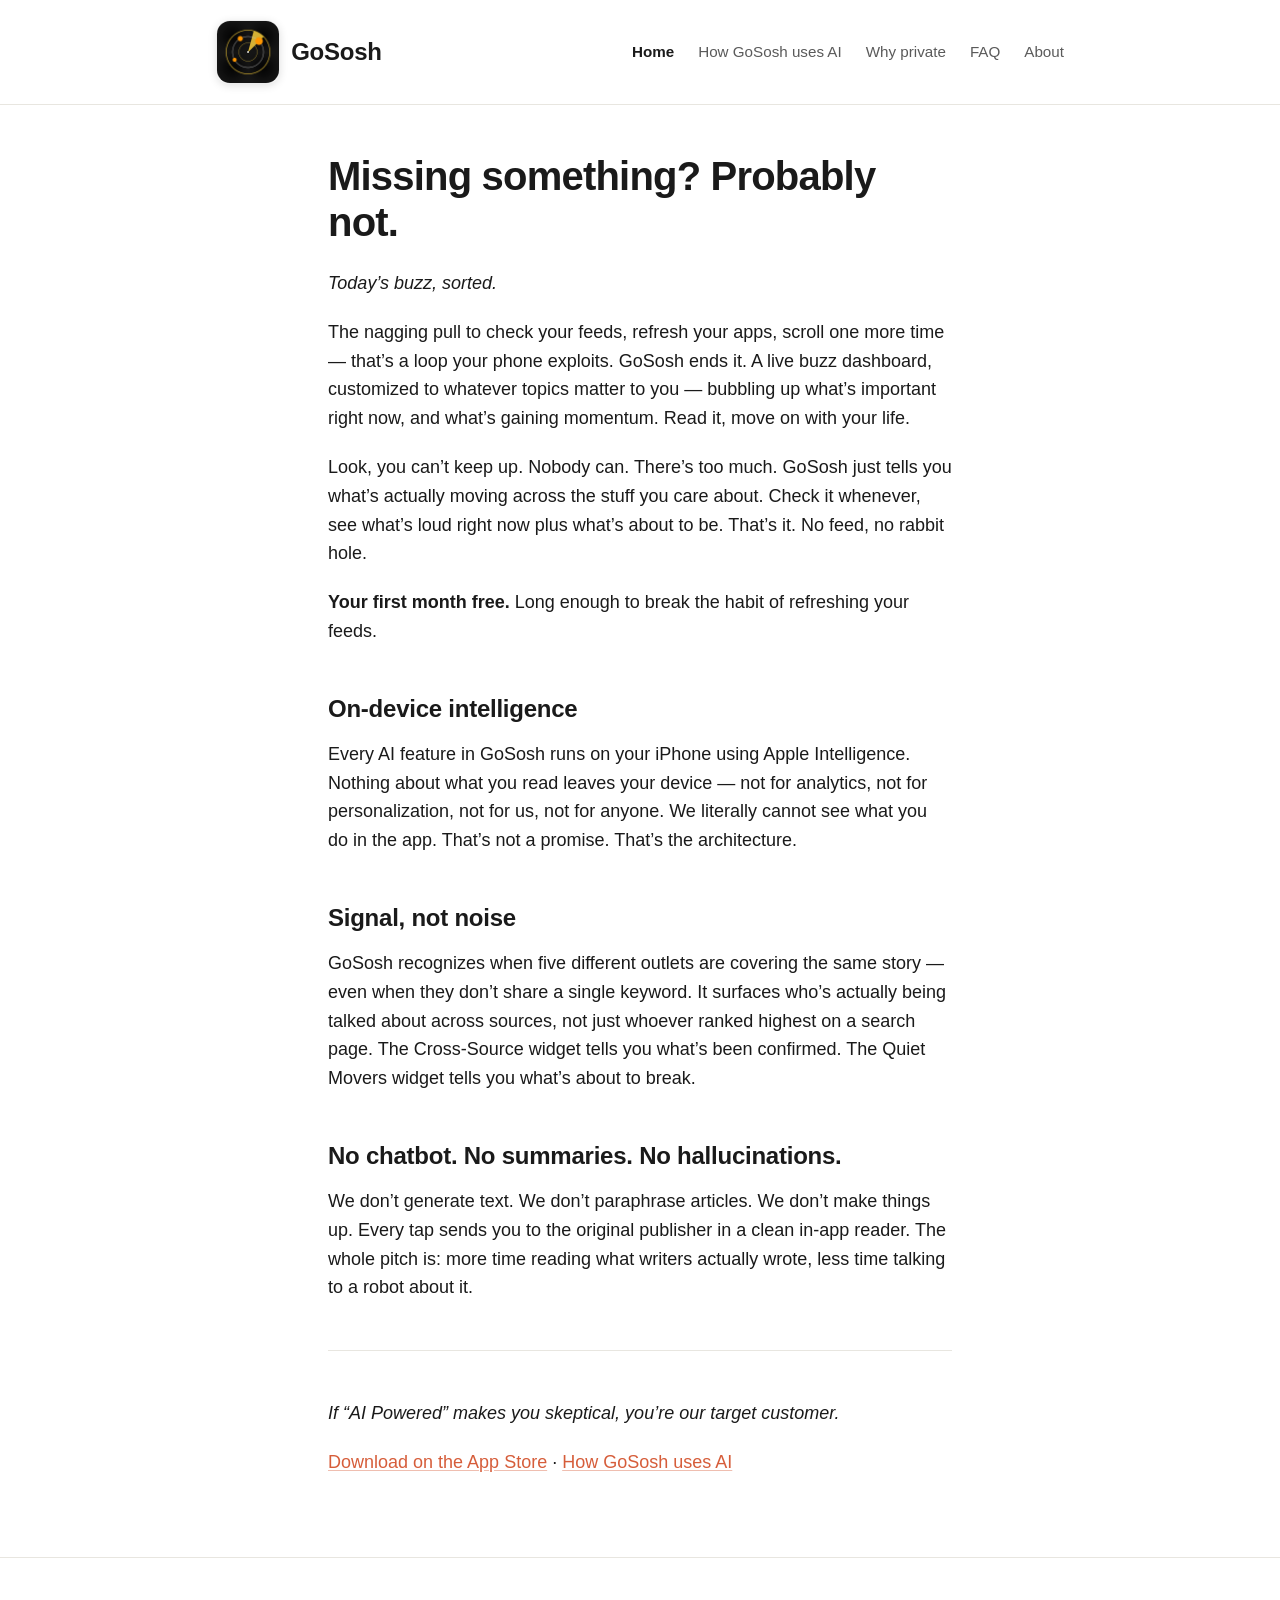
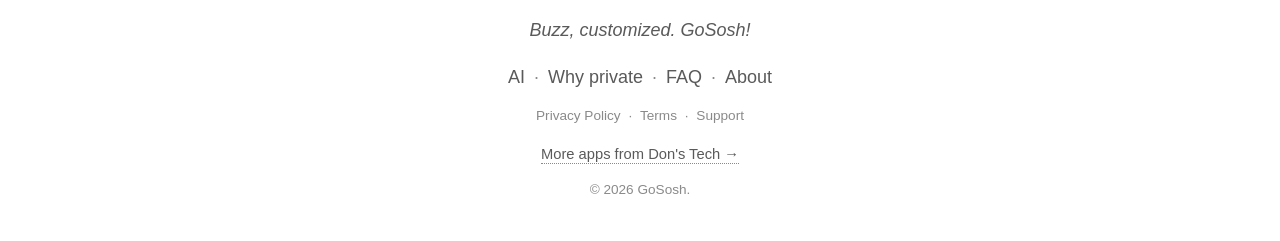
==== index.html @ 9d2be997 "Deploy: App Store URL live in hero" ====
<!DOCTYPE html>
<html lang="en">
<head>
<meta charset="UTF-8">
<meta name="viewport" content="width=device-width, initial-scale=1.0">
<meta name="description" content="Today&rsquo;s buzz, sorted.">
<title>Missing something? Probably not. — GoSosh</title>
<link rel="stylesheet" href="style.css">
</head>
<body>
<header class="site-header">
  <div class="container">
    <a href="index.html" class="brand">
      <img src="icon.png" alt="" class="brand-icon">
      <span>GoSosh</span>
    </a>
    <nav class="primary-nav">
      <a href="index.html" aria-current="page">Home</a>
      <a href="ai.html">How GoSosh uses AI</a>
      <a href="why-private.html">Why private</a>
      <a href="faq.html">FAQ</a>
      <a href="about.html">About</a>
    </nav>
  </div>
</header>

<main class="container">
<h1>Missing something? Probably not.</h1>
<p><em>Today&rsquo;s buzz, sorted.</em></p>
<p>The nagging pull to check your feeds, refresh your apps, scroll one more time — that&rsquo;s a loop your phone exploits. GoSosh ends it. A live buzz dashboard, customized to whatever topics matter to you — bubbling up what&rsquo;s important right now, and what&rsquo;s gaining momentum. Read it, move on with your life.</p>
<p>Look, you can&rsquo;t keep up. Nobody can. There&rsquo;s too much. GoSosh just tells you what&rsquo;s actually moving across the stuff you care about. Check it whenever, see what&rsquo;s loud right now plus what&rsquo;s about to be. That&rsquo;s it. No feed, no rabbit hole.</p>
<p><strong>Your first month free.</strong> Long enough to break the habit of refreshing your feeds.</p>
<h2>On-device intelligence</h2>
<p>Every AI feature in GoSosh runs on your iPhone using Apple Intelligence. Nothing about what you read leaves your device — not for analytics, not for personalization, not for us, not for anyone. We literally cannot see what you do in the app. That&rsquo;s not a promise. That&rsquo;s the architecture.</p>
<h2>Signal, not noise</h2>
<p>GoSosh recognizes when five different outlets are covering the same story — even when they don&rsquo;t share a single keyword. It surfaces who&rsquo;s actually being talked about across sources, not just whoever ranked highest on a search page. The Cross-Source widget tells you what&rsquo;s been confirmed. The Quiet Movers widget tells you what&rsquo;s about to break.</p>
<h2>No chatbot. No summaries. No hallucinations.</h2>
<p>We don&rsquo;t generate text. We don&rsquo;t paraphrase articles. We don&rsquo;t make things up. Every tap sends you to the original publisher in a clean in-app reader. The whole pitch is: more time reading what writers actually wrote, less time talking to a robot about it.</p>
<hr>
<p><em>If &ldquo;AI Powered&rdquo; makes you skeptical, you&rsquo;re our target customer.</em></p>
<p><a href="https://apps.apple.com/us/app/gososh/id6781229517">Download on the App Store</a> · <a href="ai.html">How GoSosh uses AI</a></p>
</main>

<footer class="site-footer">
  <div class="container">
    <p class="tagline">Buzz, customized. GoSosh!</p>
    <p class="footer-links">
      <a href="ai.html">AI</a> ·
      <a href="why-private.html">Why private</a> ·
      <a href="faq.html">FAQ</a> ·
      <a href="about.html">About</a>
    </p>
    <p class="footer-links legal">
      <a href="privacy.html">Privacy Policy</a> ·
      <a href="terms.html">Terms</a> ·
      <a href="support.html">Support</a>
    </p>
    <p class="umbrella"><a href="https://donstech.com">More apps from Don's Tech →</a></p>
    <p class="copyright">© 2026 GoSosh.</p>
  </div>
</footer>
</body>
</html>
---- style.css ----
/* GoSosh — minimal, readable, fast.
 *
 * Single stylesheet for the whole site. No build step beyond build.py
 * copying this file into ./build/.
 *
 * Design notes:
 * - System fonts so the site feels native on each platform
 * - Comfortable measure (45–75 chars per line) for actual reading
 * - One column, generous spacing, no sidebar, no popups
 * - Honest dark mode that follows the user's OS preference
 * - No JS required
 */

/* ---- Variables ---- */

/* Light theme — reverted to white background after dark theme made
 * the icon hard to see on the page (the icon's own near-black
 * backdrop blended into the dark page no matter how visible we
 * made the framing border). The light bg was the original working
 * design where the icon's orange radar design popped naturally.
 *
 * Dark-theme variables kept here commented in case we revisit
 * with a transparent/light-variant icon someday:
 *   --bg: #0d0d0e;   --fg: #f0ede8;   --fg-muted: #b0aca6;
 *   --fg-tertiary: #807c76;   --accent: #f08160;
 *   --accent-dark: #d65d3a;   --border: #2a2a2c;
 *   --surface: #18181a;   --code-bg: #1a1a1c;
 */
:root {
    --bg: #ffffff;
    --fg: #1a1a1a;
    --fg-muted: #5a5a5a;
    --fg-tertiary: #8a8a8a;
    --accent: #d65d3a;            /* GoSosh coral */
    --accent-dark: #b34a2c;
    --border: #e8e6e0;
    --surface: #faf8f5;            /* cream */
    --code-bg: #f4f1ec;

    --maxw: 42rem;
    --maxw-wide: 56rem;

    --font-sans: -apple-system, BlinkMacSystemFont, "SF Pro Text", "Segoe UI",
                 Roboto, Helvetica, Arial, sans-serif;
    --font-serif: "New York", "Charter", "Georgia", "Iowan Old Style", serif;
}

/* ---- Reset / base ---- */

*, *::before, *::after {
    box-sizing: border-box;
}

html {
    -webkit-text-size-adjust: 100%;
    scroll-behavior: smooth;
}

body {
    margin: 0;
    padding: 0;
    font-family: var(--font-sans);
    font-size: 18px;
    line-height: 1.6;
    color: var(--fg);
    background: var(--bg);
    text-rendering: optimizeLegibility;
    -webkit-font-smoothing: antialiased;
}

.container {
    width: 100%;
    max-width: var(--maxw);
    margin: 0 auto;
    padding: 0 1.5rem;
}

/* ---- Header / nav ---- */

.site-header {
    border-bottom: 1px solid var(--border);
    padding: 1.25rem 0;
    margin-bottom: 3rem;
}

.site-header .container {
    display: flex;
    flex-wrap: wrap;
    align-items: center;
    justify-content: space-between;
    gap: 1rem;
    max-width: var(--maxw-wide);
}

.brand {
    display: inline-flex;
    align-items: center;
    gap: 0.7rem;                 /* a touch more breathing room for 64px icon */
    font-size: 1.5rem;            /* bumped from 1.25 to balance bigger icon */
    font-weight: 700;
    color: var(--fg);
    text-decoration: none;
    letter-spacing: -0.01em;
}

/* App icon next to the wordmark. Doubled from 32px to 64px per
 * Don's call so the brand reads more confidently on first glance.
 * iOS app-icon rounding (14px on a 64px tile is the iOS 16+ default
 * ratio) so the mark reads as "the app," not a generic square logo.
 *
 * The 1px inset highlight + soft drop shadow are deliberate on
 * dark backgrounds: an icon whose own backdrop is dark would
 * otherwise disappear into the page. The highlight gives it an
 * edge; the shadow lifts it. Both are barely perceptible on
 * light backgrounds, so this works either way. */
.brand-icon {
    width: 64px;
    height: 64px;
    border-radius: 14px;
    flex-shrink: 0;
    display: block;
    /* Light, conventional iOS app-icon presentation — barely-there
     * stroke + subtle drop shadow for visual weight against the
     * white page. The icon's own design carries the brand. */
    border: 1px solid rgba(0, 0, 0, 0.08);
    box-shadow: 0 2px 8px rgba(0, 0, 0, 0.12);
    box-sizing: border-box;
}

.primary-nav {
    display: flex;
    gap: 1.5rem;
    flex-wrap: wrap;
}

.primary-nav a {
    color: var(--fg-muted);
    text-decoration: none;
    font-size: 0.95rem;
    transition: color 0.15s ease;
}

.primary-nav a:hover {
    color: var(--accent);
}

.primary-nav a[aria-current="page"] {
    color: var(--fg);
    font-weight: 600;
}

/* ---- Typography ---- */

main h1 {
    font-size: 2.5rem;
    line-height: 1.15;
    font-weight: 700;
    letter-spacing: -0.02em;
    margin: 0 0 1.5rem;
    color: var(--fg);
}

main h2 {
    font-size: 1.5rem;
    line-height: 1.25;
    font-weight: 700;
    letter-spacing: -0.01em;
    margin: 3rem 0 1rem;
    color: var(--fg);
}

main h3 {
    font-size: 1.15rem;
    line-height: 1.3;
    font-weight: 600;
    margin: 2rem 0 0.75rem;
    color: var(--fg);
}

main p {
    margin: 0 0 1.25rem;
    color: var(--fg);
}

main p strong {
    color: var(--fg);
    font-weight: 600;
}

main a {
    color: var(--accent);
    text-decoration: underline;
    text-decoration-color: rgba(214, 93, 58, 0.4);
    text-underline-offset: 2px;
    transition: text-decoration-color 0.15s ease;
}

main a:hover {
    text-decoration-color: var(--accent);
}

main ul, main ol {
    margin: 0 0 1.5rem;
    padding-left: 1.5rem;
}

main li {
    margin-bottom: 0.4rem;
}

main blockquote {
    margin: 1.5rem 0;
    padding: 0.75rem 1.25rem;
    border-left: 3px solid var(--accent);
    background: var(--surface);
    color: var(--fg-muted);
    font-style: italic;
}

main code {
    font-family: ui-monospace, "SF Mono", "Menlo", "Consolas", monospace;
    font-size: 0.92em;
    background: var(--code-bg);
    padding: 0.1em 0.35em;
    border-radius: 3px;
}

main pre {
    background: var(--code-bg);
    padding: 1rem;
    border-radius: 6px;
    overflow-x: auto;
    margin: 1.5rem 0;
    font-size: 0.9rem;
    line-height: 1.5;
}

main pre code {
    background: none;
    padding: 0;
}

main hr {
    border: none;
    border-top: 1px solid var(--border);
    margin: 3rem 0;
}

/* ---- Footer ---- */

.site-footer {
    border-top: 1px solid var(--border);
    margin-top: 5rem;
    padding: 2.5rem 0;
    text-align: center;
}

.site-footer .tagline {
    color: var(--fg-muted);
    font-style: italic;
    margin-bottom: 1rem;
}

.site-footer .footer-links {
    margin-bottom: 0.5rem;
    color: var(--fg-tertiary);
}

.site-footer .footer-links a {
    color: var(--fg-muted);
    text-decoration: none;
    margin: 0 0.25rem;
}

.site-footer .footer-links a:hover {
    color: var(--accent);
}

/* Secondary footer row — legal / support links. Smaller,
 * less prominent than the primary content nav above. */
.site-footer .footer-links.legal {
    font-size: 0.85rem;
    margin-bottom: 1rem;
}

.site-footer .footer-links.legal a {
    color: var(--fg-tertiary);
}

/* "More apps from Don's Tech →" cross-promo line. Subtle treatment
 * — dotted underline, muted color — so it reads as a footer nav
 * link rather than a content CTA. */
.site-footer .umbrella {
    margin: 0.5rem 0 0.8rem;
    font-size: 0.92rem;
    color: var(--fg-muted);
}

.site-footer .umbrella a {
    color: var(--fg-muted);
    text-decoration: none;
    border-bottom: 1px dotted var(--fg-tertiary);
    padding-bottom: 1px;
    transition: color 0.15s ease, border-bottom-color 0.15s ease;
}

.site-footer .umbrella a:hover {
    color: var(--accent);
    border-bottom-color: var(--accent);
}

.site-footer .copyright {
    color: var(--fg-tertiary);
    font-size: 0.85rem;
    margin: 0;
}

/* ---- Small screens ---- */

@media (max-width: 600px) {
    body {
        font-size: 17px;
    }
    main h1 {
        font-size: 2rem;
    }
    main h2 {
        font-size: 1.35rem;
        margin-top: 2.5rem;
    }
    .container {
        padding: 0 1.25rem;
    }
    .site-header .container {
        flex-direction: column;
        align-items: flex-start;
        gap: 0.75rem;
    }
    .primary-nav {
        gap: 1rem;
    }
}

/* ---- App Store badge (when added) ---- */

.appstore-badge {
    display: inline-block;
    margin: 1.5rem 0;
}

.appstore-badge img {
    height: 50px;
    width: auto;
    display: block;
}
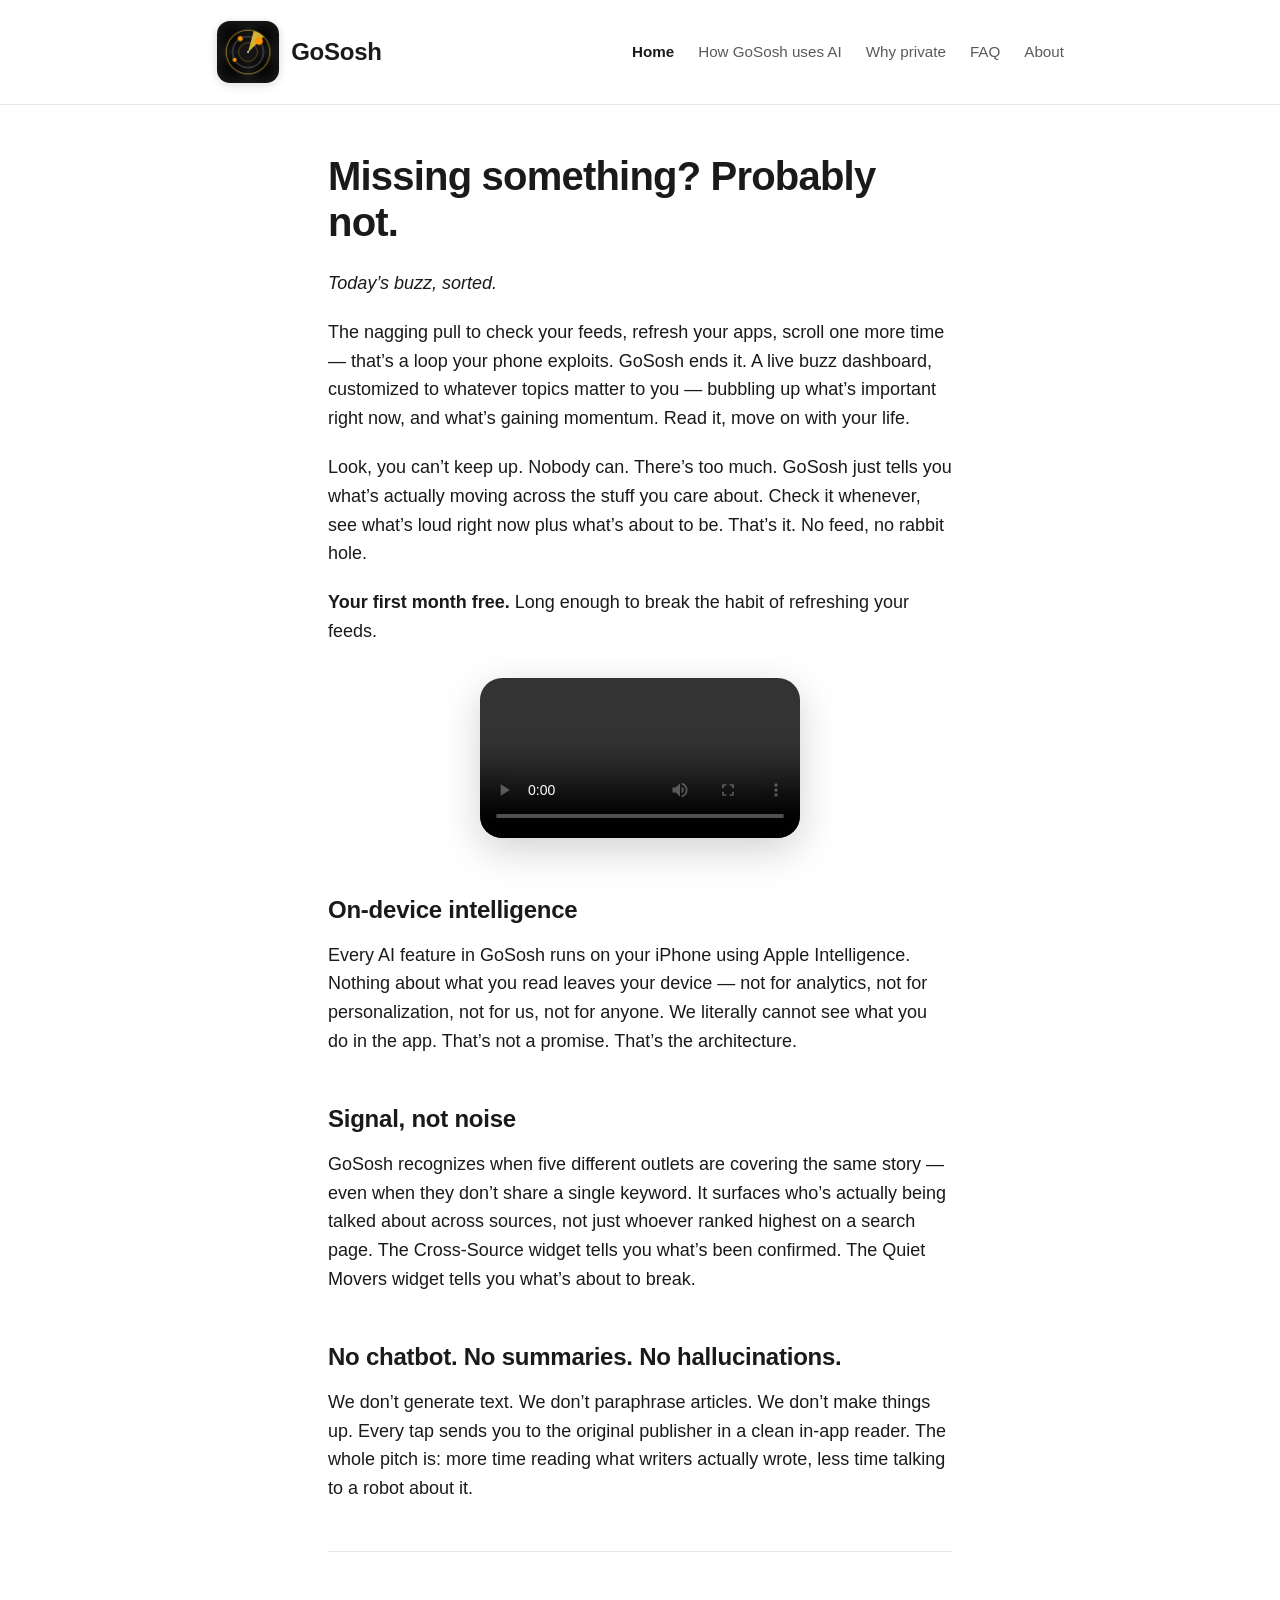
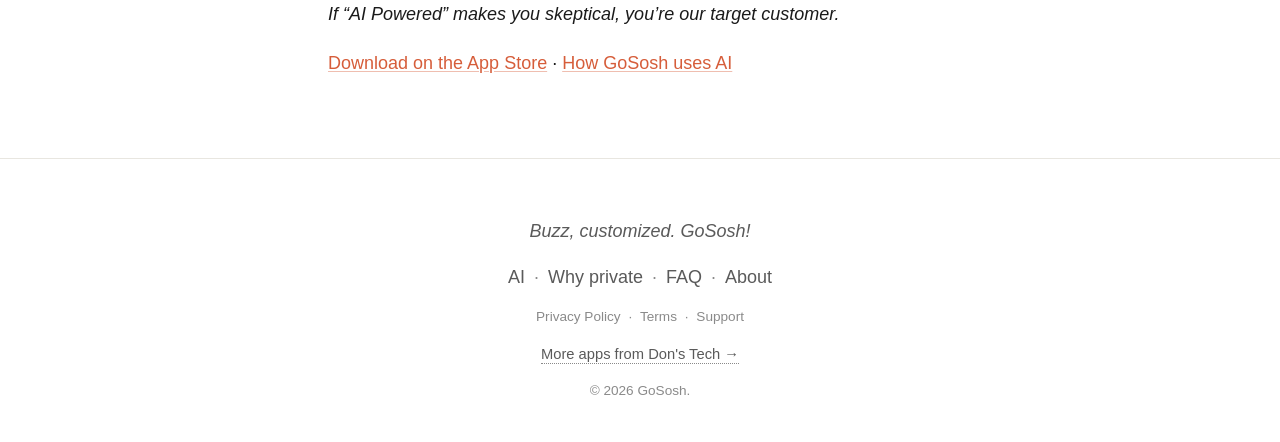
==== commit 8ae231c7: "Deploy: hero demo video + corrected terms (1-month trial, two-tier pricing)" ====
--- a/index.html
+++ b/index.html
@@ -30,6 +30,13 @@
 <p>The nagging pull to check your feeds, refresh your apps, scroll one more time — that&rsquo;s a loop your phone exploits. GoSosh ends it. A live buzz dashboard, customized to whatever topics matter to you — bubbling up what&rsquo;s important right now, and what&rsquo;s gaining momentum. Read it, move on with your life.</p>
 <p>Look, you can&rsquo;t keep up. Nobody can. There&rsquo;s too much. GoSosh just tells you what&rsquo;s actually moving across the stuff you care about. Check it whenever, see what&rsquo;s loud right now plus what&rsquo;s about to be. That&rsquo;s it. No feed, no rabbit hole.</p>
 <p><strong>Your first month free.</strong> Long enough to break the habit of refreshing your feeds.</p>
+<div class="demo-wrap" markdown="0" style="text-align:center; margin:2rem 0;">
+  <video controls playsinline preload="metadata" style="max-width:320px; width:100%; border-radius:22px; box-shadow:0 12px 40px rgba(0,0,0,0.18);">
+    <source src="demo.mp4" type="video/mp4">
+    <a href="demo.mp4">Watch the GoSosh demo (video)</a>.
+  </video>
+</div>
+
 <h2>On-device intelligence</h2>
 <p>Every AI feature in GoSosh runs on your iPhone using Apple Intelligence. Nothing about what you read leaves your device — not for analytics, not for personalization, not for us, not for anyone. We literally cannot see what you do in the app. That&rsquo;s not a promise. That&rsquo;s the architecture.</p>
 <h2>Signal, not noise</h2>
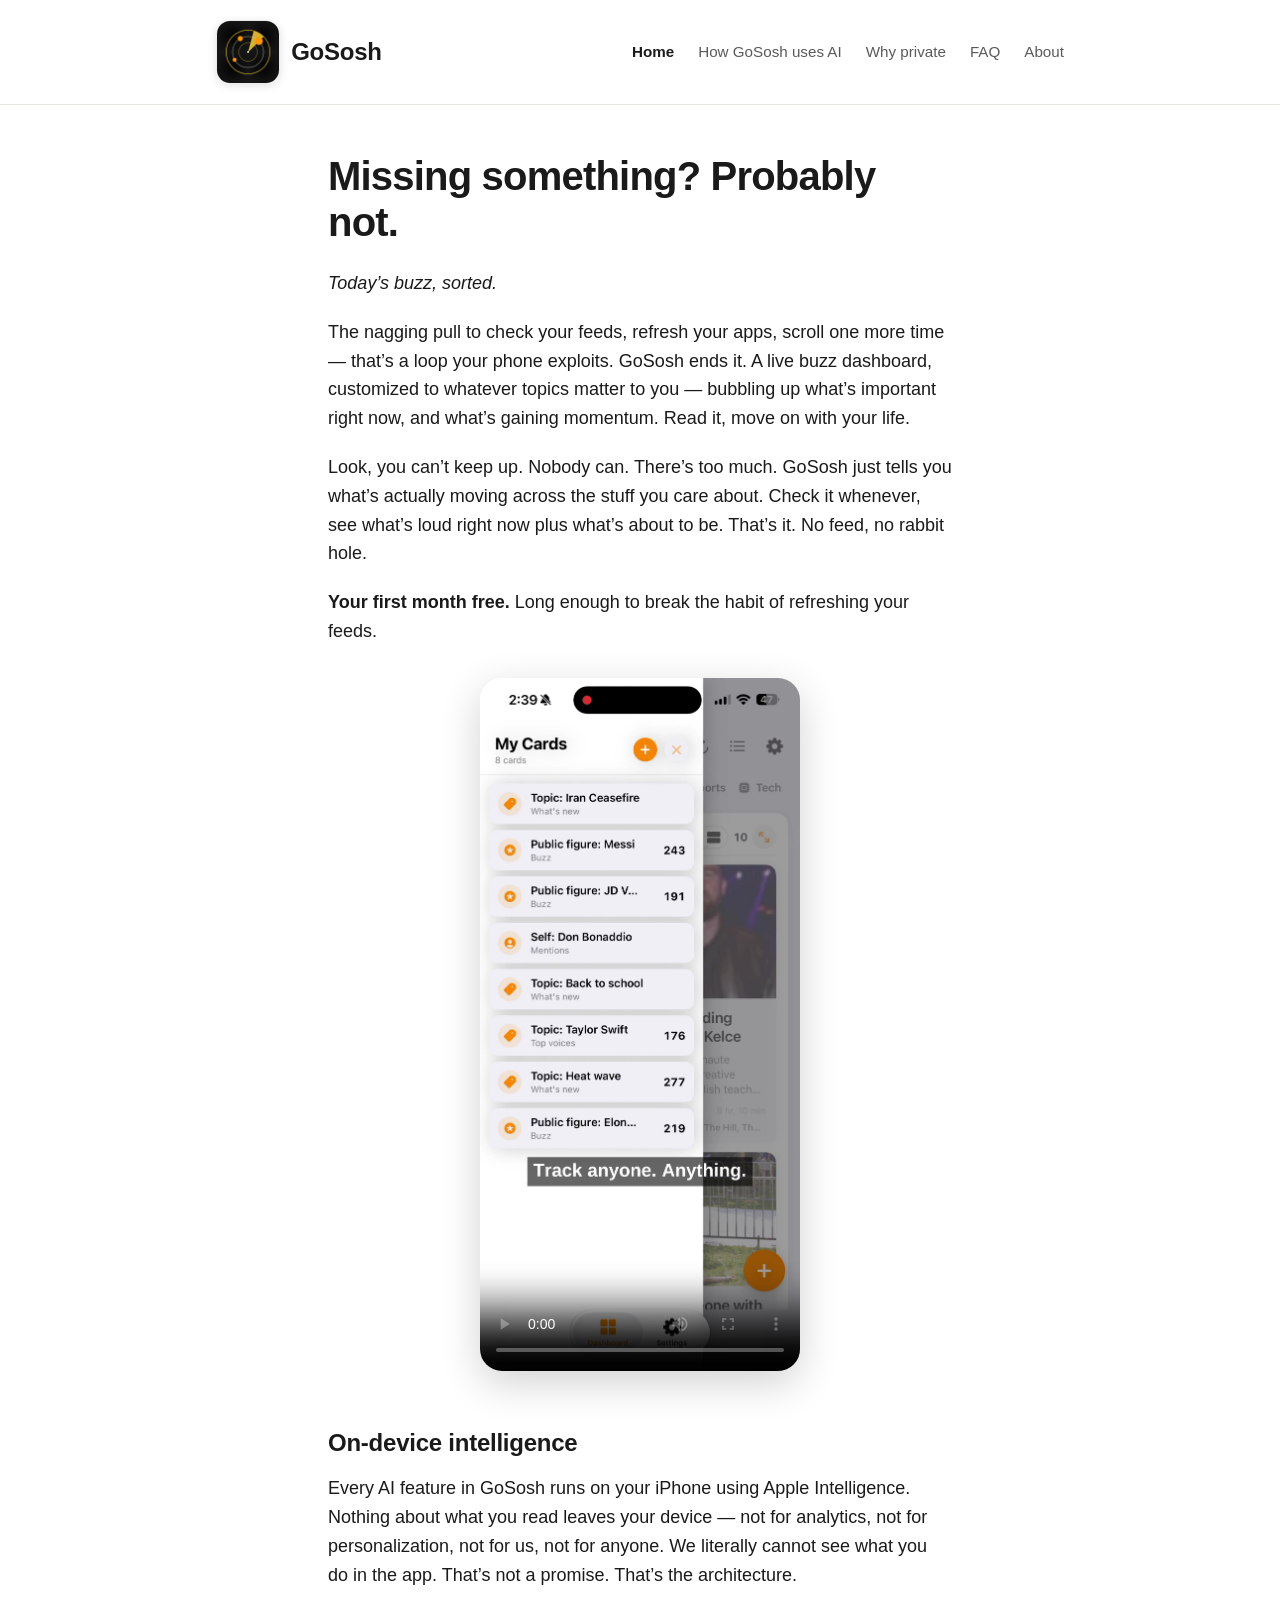
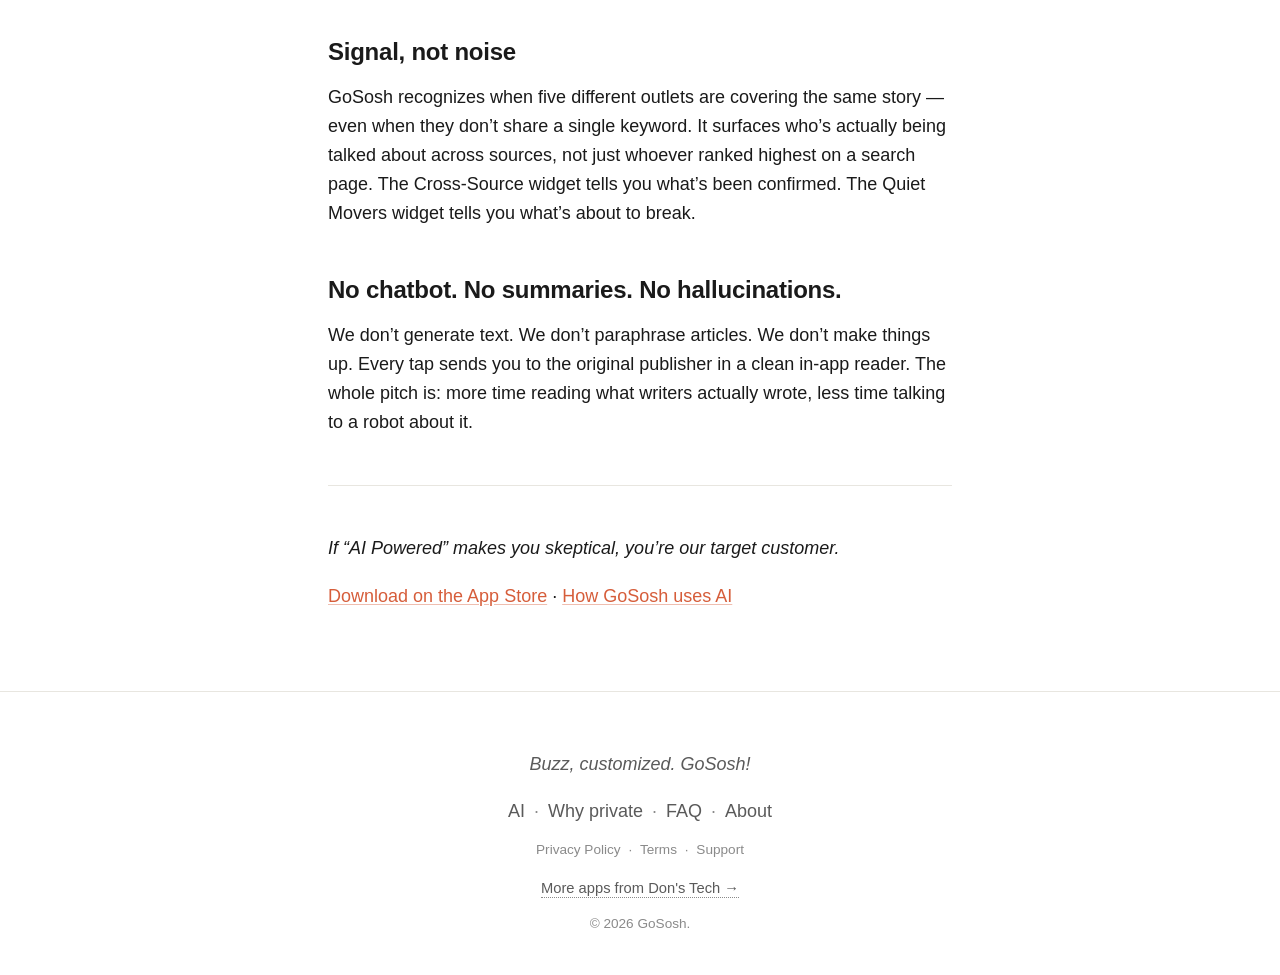
==== commit f3ce4e44: "Deploy: hero demo video + cover + corrected terms" ====
--- a/index.html
+++ b/index.html
@@ -31,7 +31,7 @@
 <p>Look, you can&rsquo;t keep up. Nobody can. There&rsquo;s too much. GoSosh just tells you what&rsquo;s actually moving across the stuff you care about. Check it whenever, see what&rsquo;s loud right now plus what&rsquo;s about to be. That&rsquo;s it. No feed, no rabbit hole.</p>
 <p><strong>Your first month free.</strong> Long enough to break the habit of refreshing your feeds.</p>
 <div class="demo-wrap" markdown="0" style="text-align:center; margin:2rem 0;">
-  <video controls playsinline preload="metadata" style="max-width:320px; width:100%; border-radius:22px; box-shadow:0 12px 40px rgba(0,0,0,0.18);">
+  <video controls playsinline preload="metadata" poster="cover.jpg" style="max-width:320px; width:100%; border-radius:22px; box-shadow:0 12px 40px rgba(0,0,0,0.18);">
     <source src="demo.mp4" type="video/mp4">
     <a href="demo.mp4">Watch the GoSosh demo (video)</a>.
   </video>
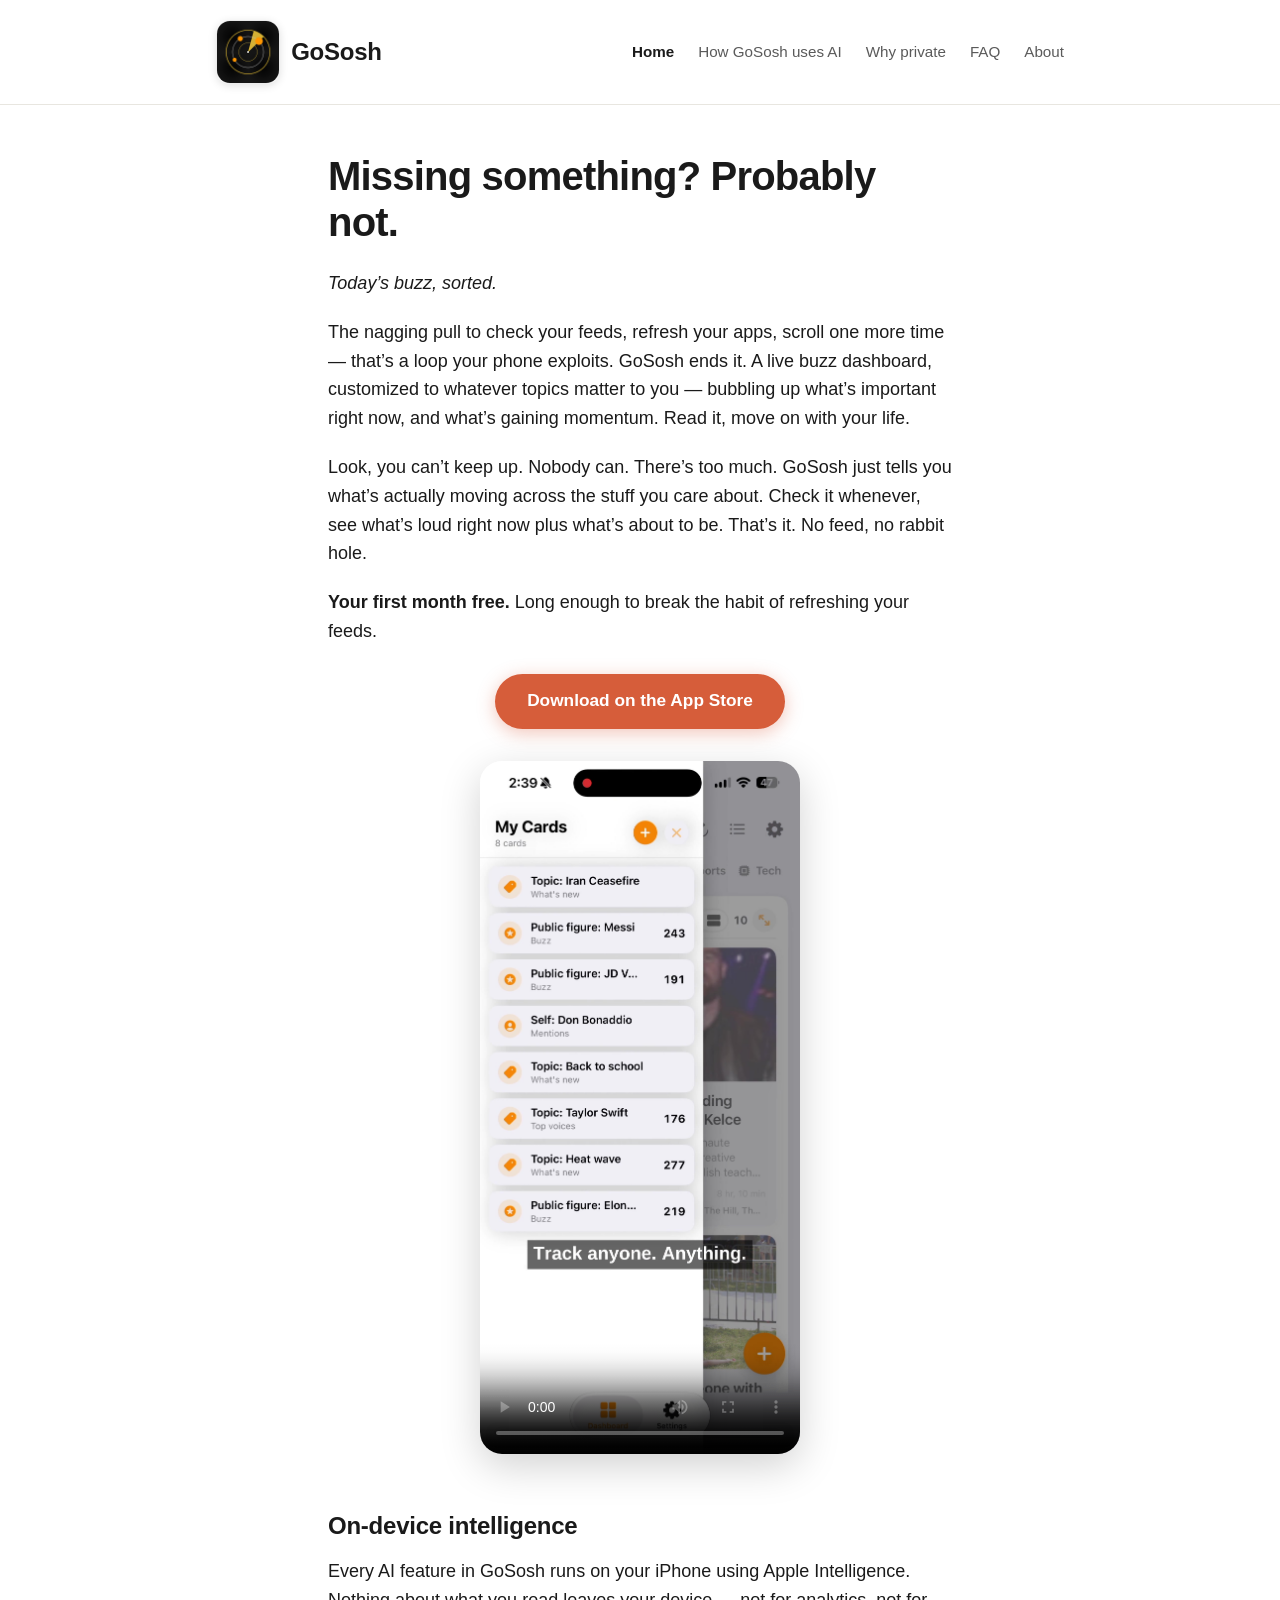
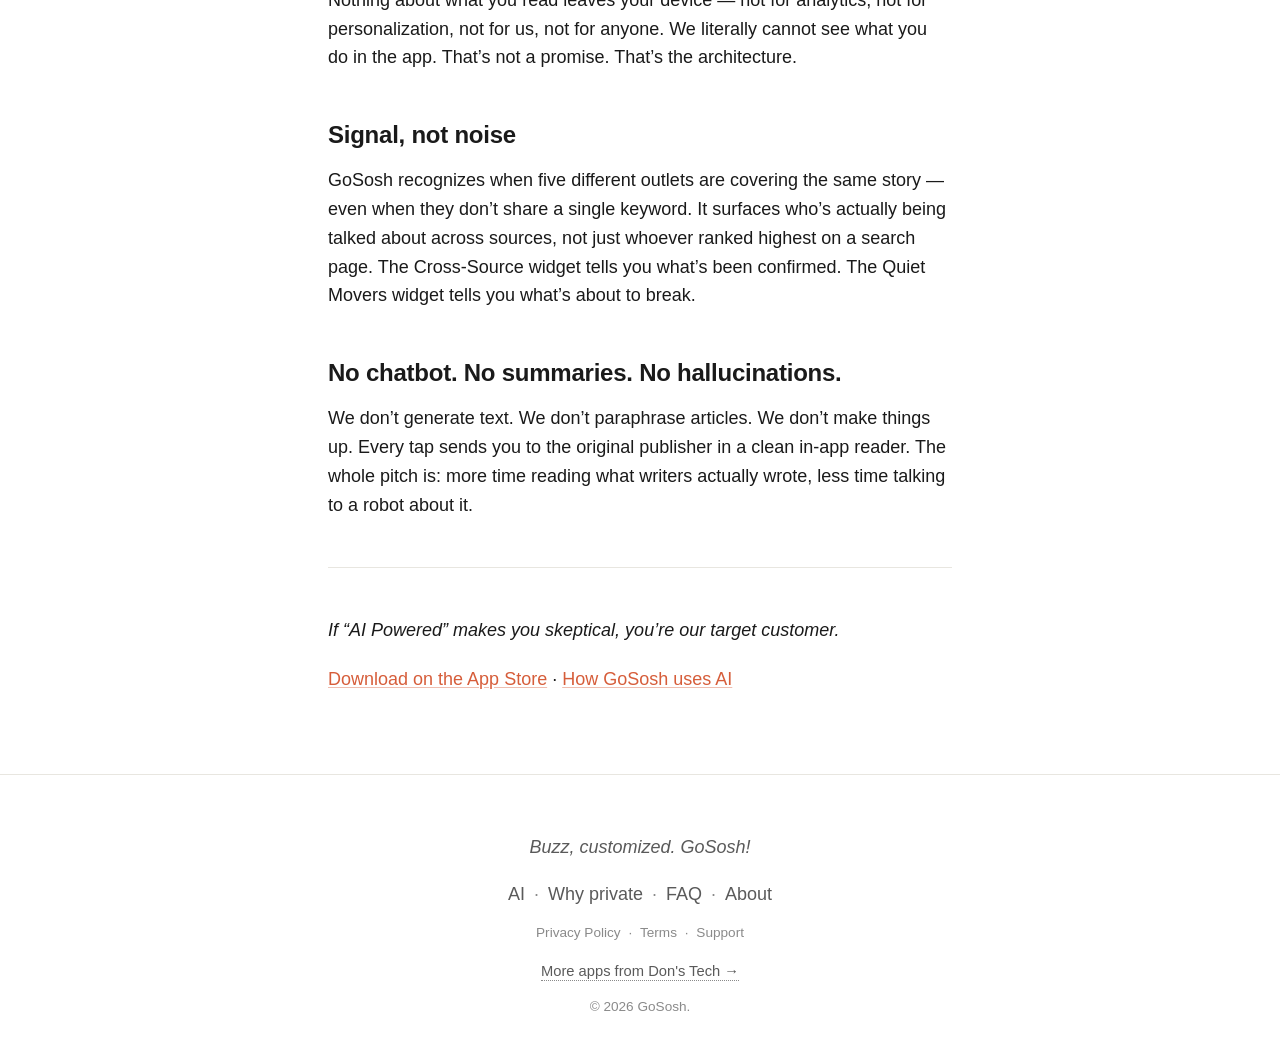
==== commit 7913e546: "Prominent Download on the App Store CTA" ====
--- a/index.html
+++ b/index.html
@@ -30,6 +30,9 @@
 <p>The nagging pull to check your feeds, refresh your apps, scroll one more time — that&rsquo;s a loop your phone exploits. GoSosh ends it. A live buzz dashboard, customized to whatever topics matter to you — bubbling up what&rsquo;s important right now, and what&rsquo;s gaining momentum. Read it, move on with your life.</p>
 <p>Look, you can&rsquo;t keep up. Nobody can. There&rsquo;s too much. GoSosh just tells you what&rsquo;s actually moving across the stuff you care about. Check it whenever, see what&rsquo;s loud right now plus what&rsquo;s about to be. That&rsquo;s it. No feed, no rabbit hole.</p>
 <p><strong>Your first month free.</strong> Long enough to break the habit of refreshing your feeds.</p>
+<p class="cta-download-wrap">
+  <a class="cta-download" href="https://apps.apple.com/us/app/gososh/id6781229517">Download on the App Store</a>
+</p>
 <div class="demo-wrap" markdown="0" style="text-align:center; margin:2rem 0;">
   <video controls playsinline preload="metadata" poster="cover.jpg" style="max-width:320px; width:100%; border-radius:22px; box-shadow:0 12px 40px rgba(0,0,0,0.18);">
     <source src="demo.mp4" type="video/mp4">
--- a/style.css
+++ b/style.css
@@ -353,3 +353,29 @@
     width: auto;
     display: block;
 }
+
+/* Prominent download CTA — a coral pill, hard to miss, no image needed. */
+.cta-download {
+    display: inline-block;
+    margin: 0;
+    padding: 0.85rem 2rem;
+    background: var(--accent);
+    color: #fff;
+    font-weight: 700;
+    font-size: 1.08rem;
+    text-decoration: none;
+    border-radius: 999px;
+    box-shadow: 0 4px 18px rgba(214, 90, 58, 0.35);
+    transition: background 0.15s ease, transform 0.08s ease;
+}
+
+.cta-download:hover {
+    background: var(--accent-dark);
+    color: #fff;
+    transform: translateY(-1px);
+}
+
+.cta-download-wrap {
+    text-align: center;
+    margin: 1.75rem 0;
+}
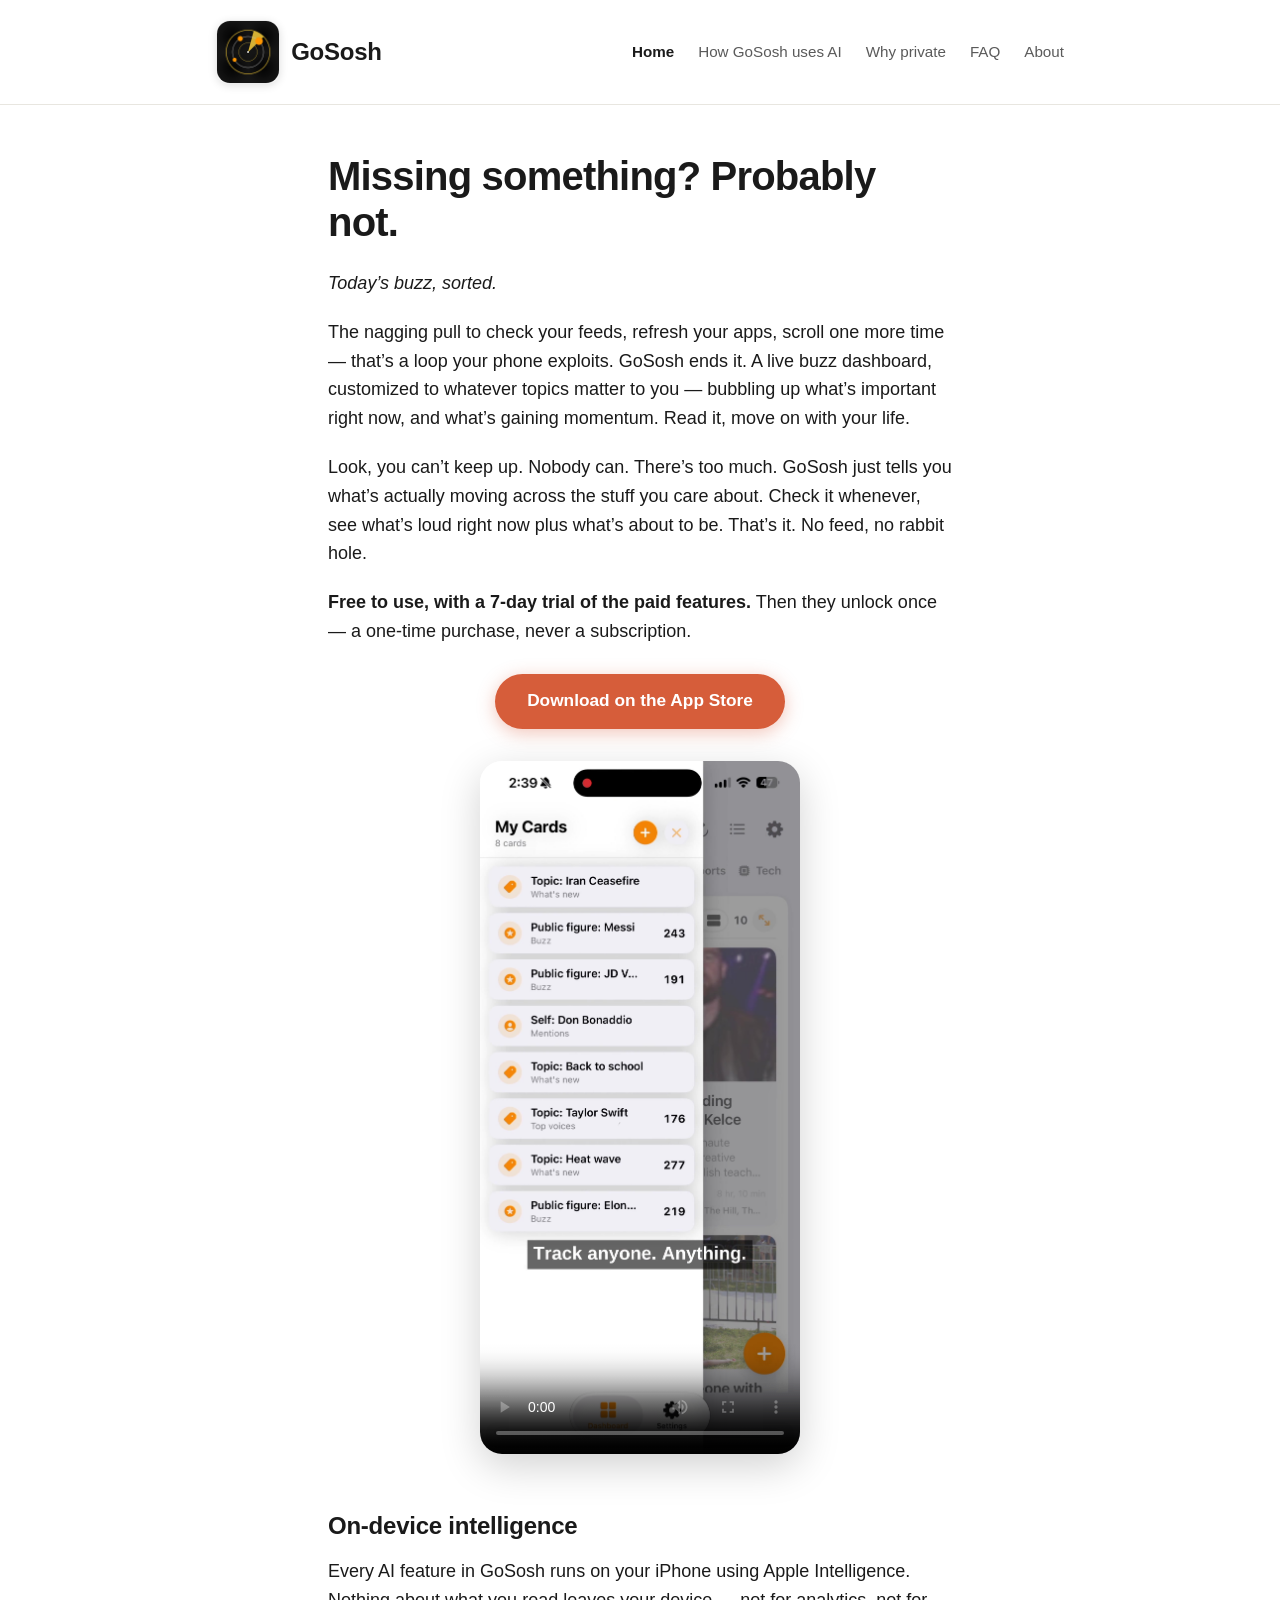
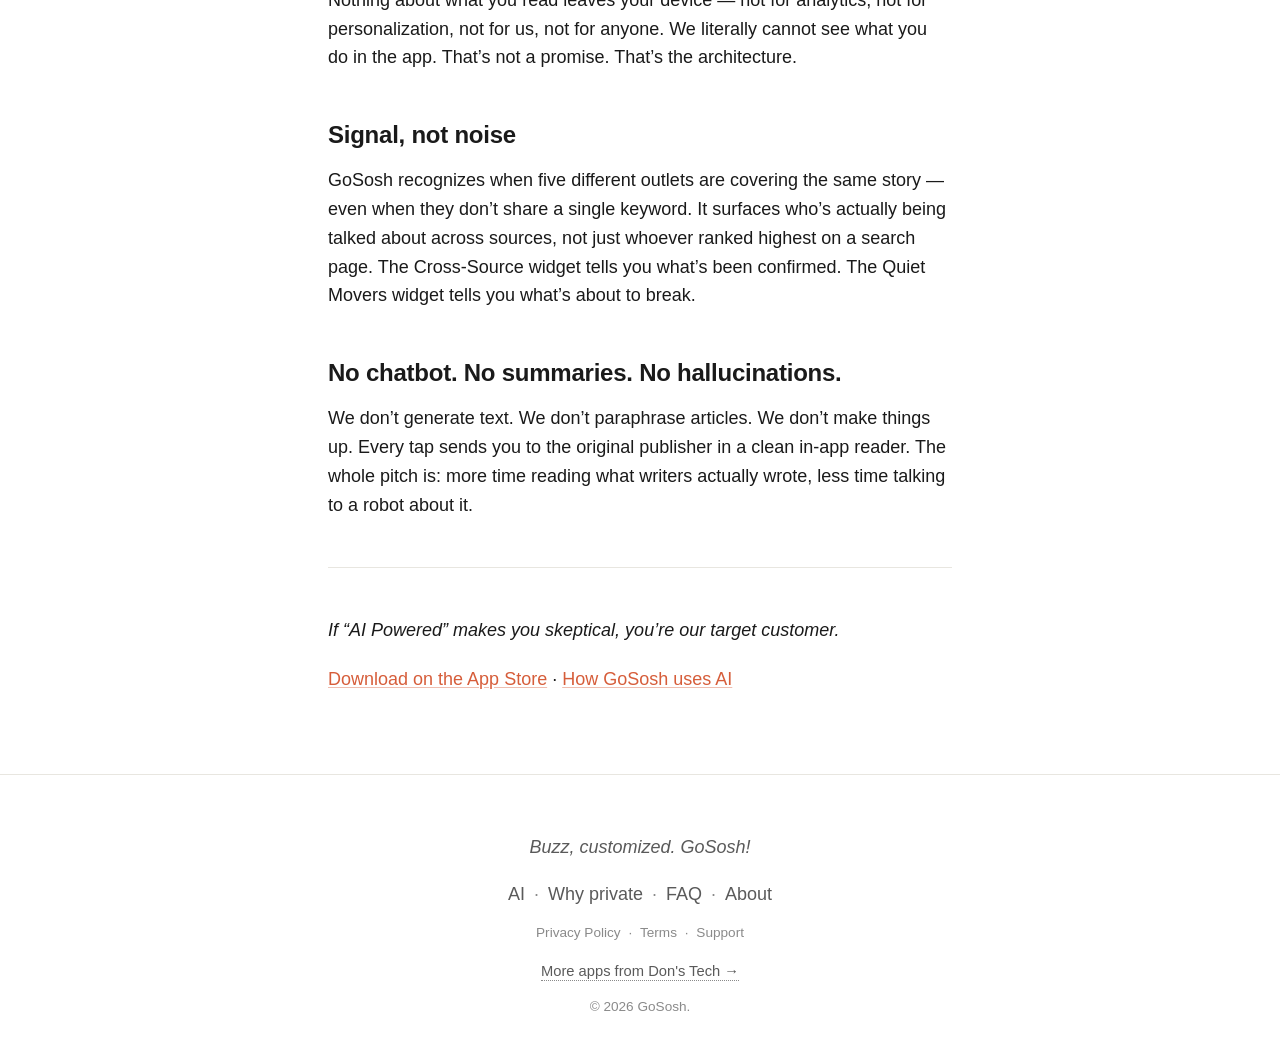
==== commit af181e20: "Reconcile site to one-time Plus; prominent download CTA" ====
--- a/index.html
+++ b/index.html
@@ -29,7 +29,7 @@
 <p><em>Today&rsquo;s buzz, sorted.</em></p>
 <p>The nagging pull to check your feeds, refresh your apps, scroll one more time — that&rsquo;s a loop your phone exploits. GoSosh ends it. A live buzz dashboard, customized to whatever topics matter to you — bubbling up what&rsquo;s important right now, and what&rsquo;s gaining momentum. Read it, move on with your life.</p>
 <p>Look, you can&rsquo;t keep up. Nobody can. There&rsquo;s too much. GoSosh just tells you what&rsquo;s actually moving across the stuff you care about. Check it whenever, see what&rsquo;s loud right now plus what&rsquo;s about to be. That&rsquo;s it. No feed, no rabbit hole.</p>
-<p><strong>Your first month free.</strong> Long enough to break the habit of refreshing your feeds.</p>
+<p><strong>Free to use, with a 7-day trial of the paid features.</strong> Then they unlock once &mdash; a one-time purchase, never a subscription.</p>
 <p class="cta-download-wrap">
   <a class="cta-download" href="https://apps.apple.com/us/app/gososh/id6781229517">Download on the App Store</a>
 </p>
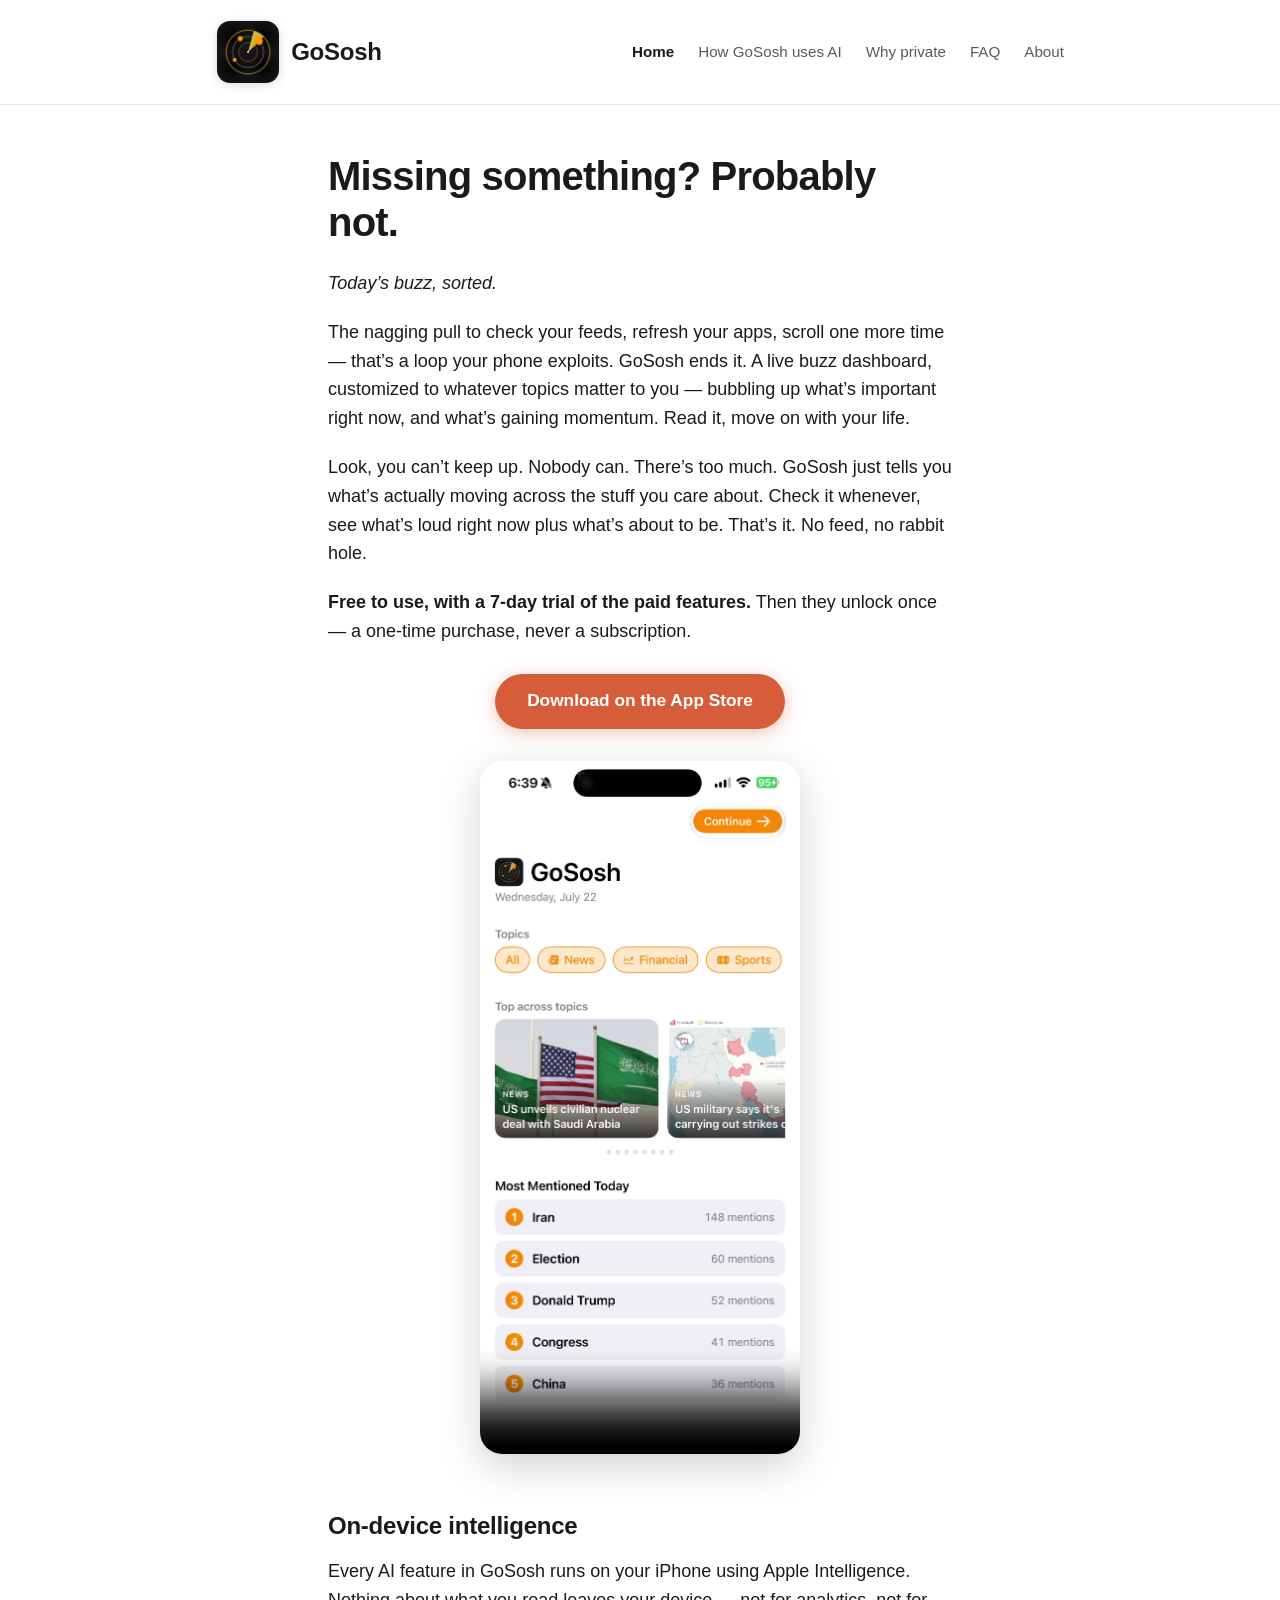
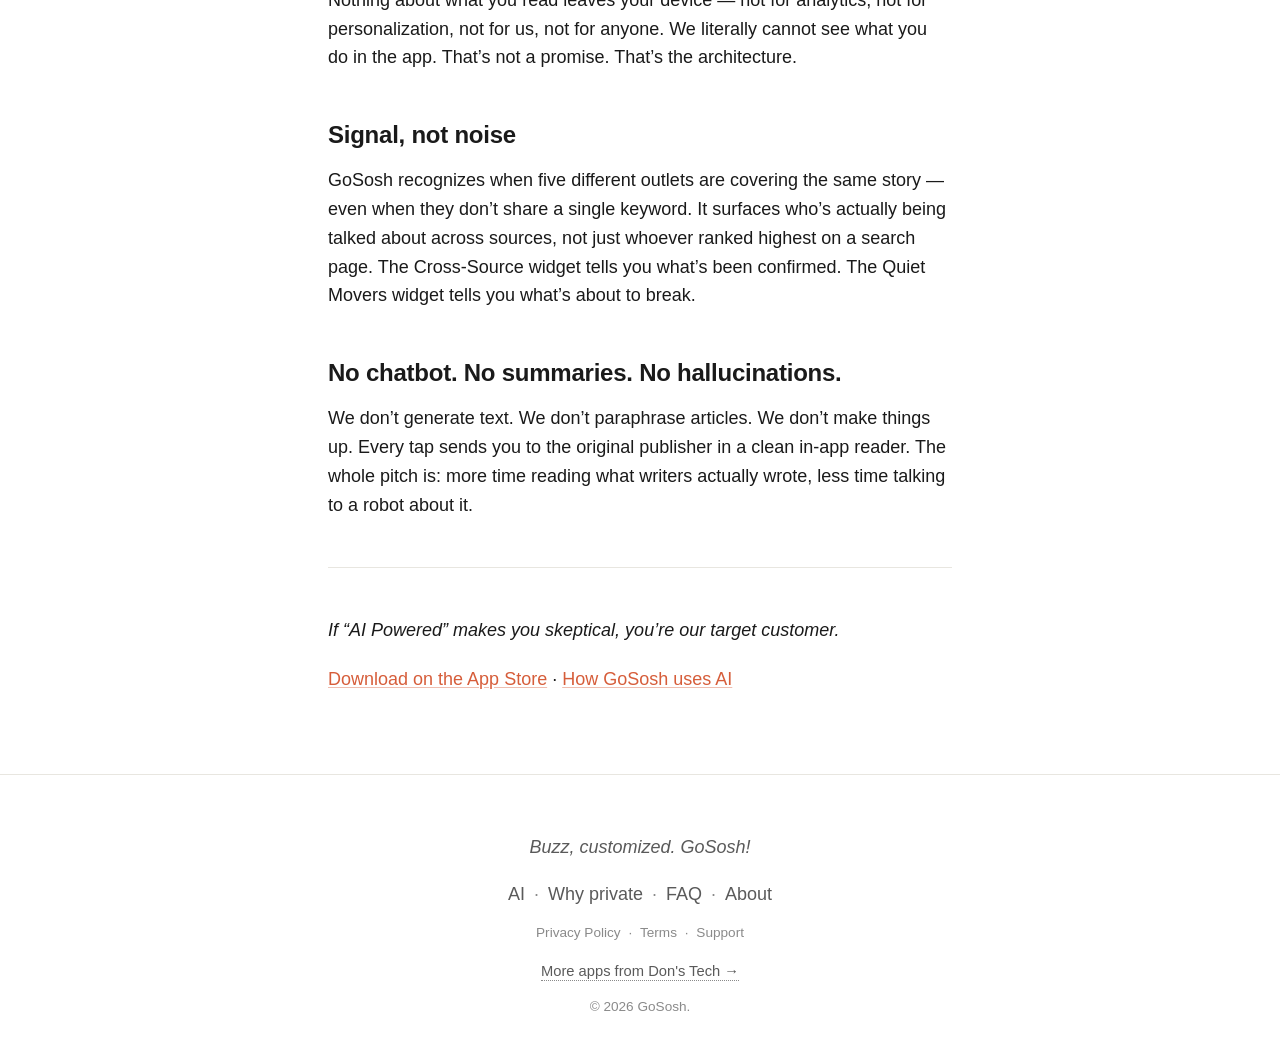
==== commit 373c7475: "Homepage demo: swap to polished signature clip" ====
--- a/index.html
+++ b/index.html
@@ -34,9 +34,9 @@
   <a class="cta-download" href="https://apps.apple.com/us/app/gososh/id6781229517">Download on the App Store</a>
 </p>
 <div class="demo-wrap" markdown="0" style="text-align:center; margin:2rem 0;">
-  <video controls playsinline preload="metadata" poster="cover.jpg" style="max-width:320px; width:100%; border-radius:22px; box-shadow:0 12px 40px rgba(0,0,0,0.18);">
-    <source src="demo.mp4" type="video/mp4">
-    <a href="demo.mp4">Watch the GoSosh demo (video)</a>.
+  <video controls playsinline preload="metadata" poster="gososh-signature-poster.jpg" style="max-width:320px; width:100%; border-radius:22px; box-shadow:0 12px 40px rgba(0,0,0,0.18);">
+    <source src="gososh-signature.mp4" type="video/mp4">
+    <a href="gososh-signature.mp4">Watch the GoSosh demo (video)</a>.
   </video>
 </div>
 
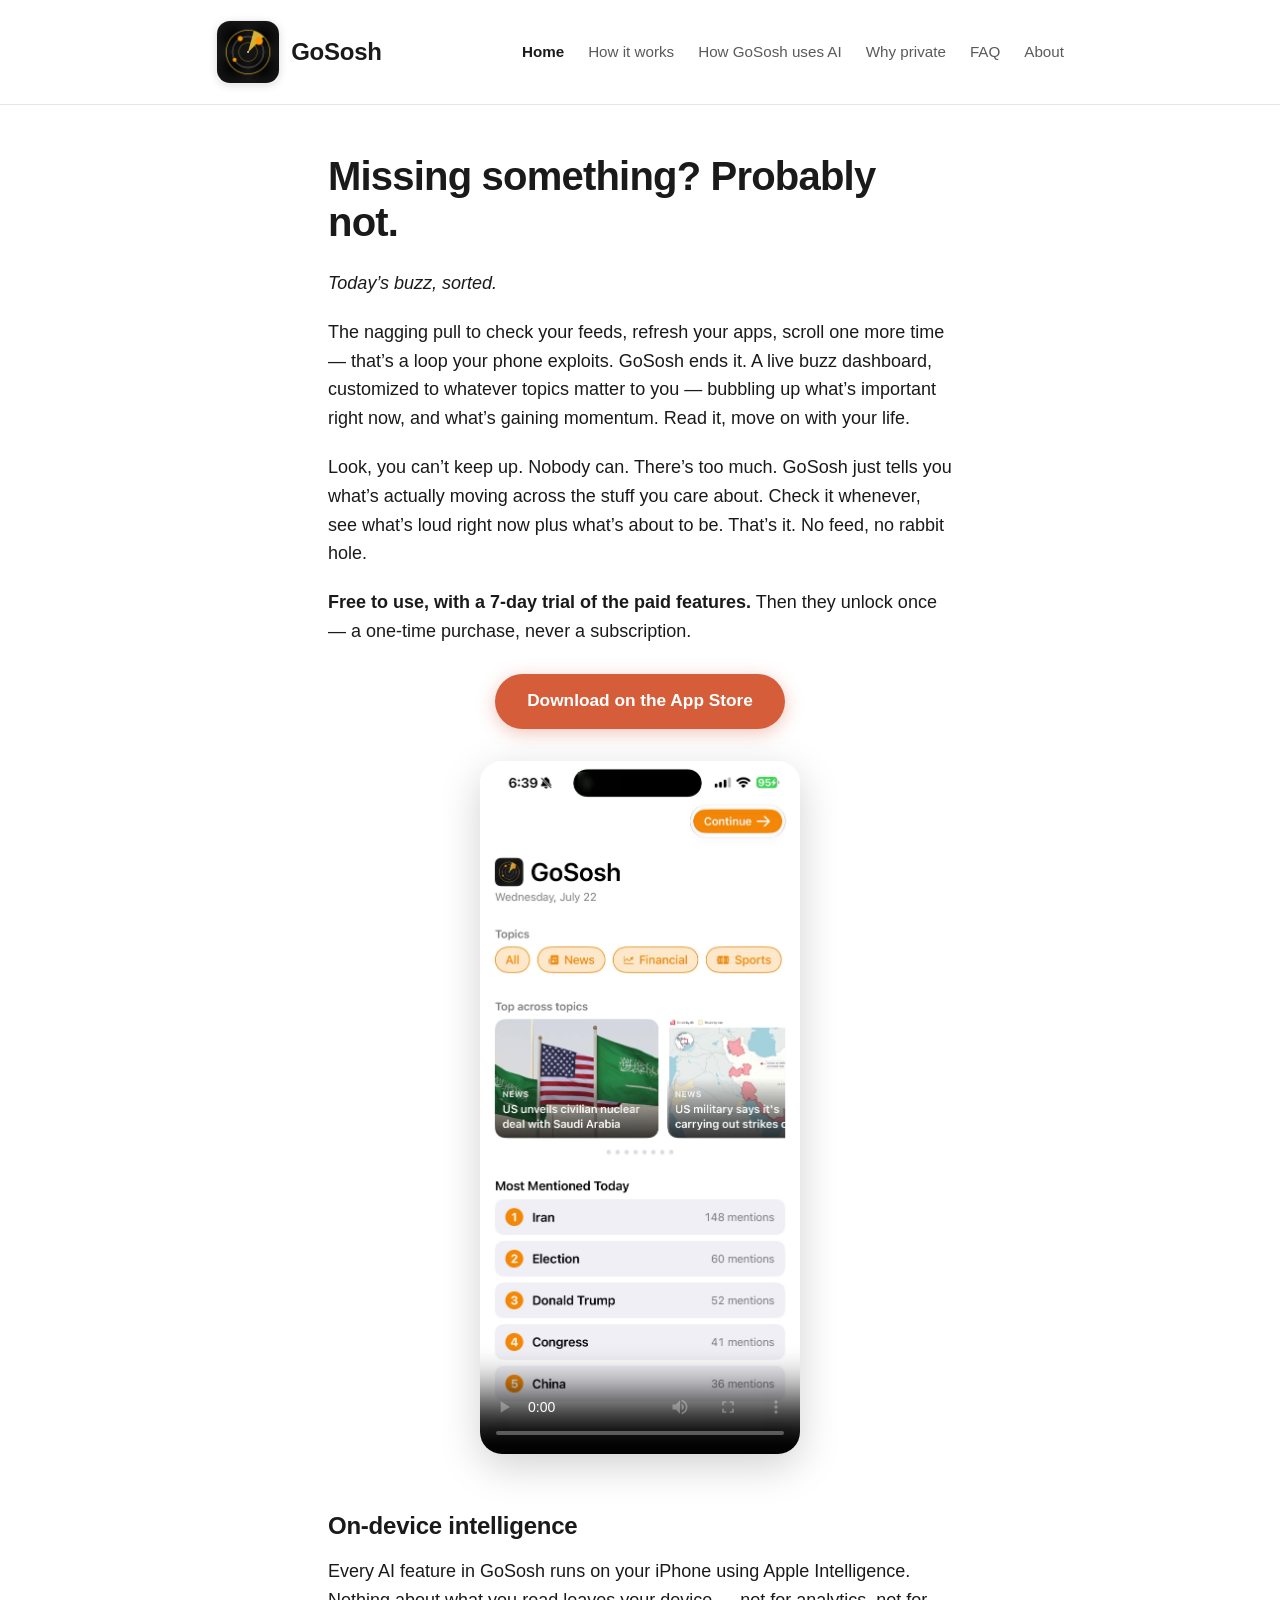
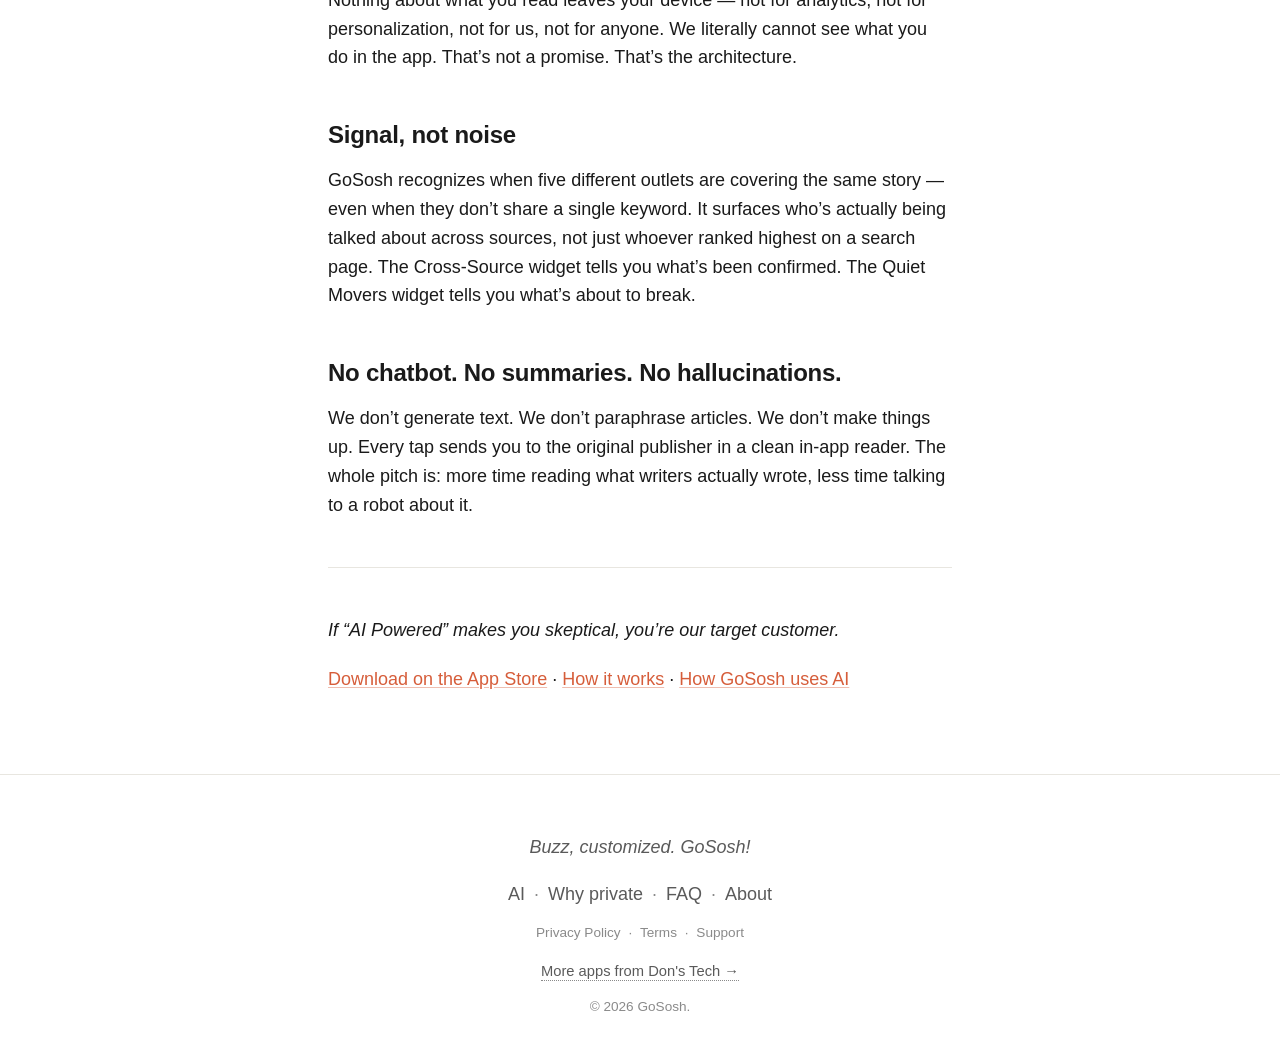
==== commit f4336036: "Add How it works video hub; nav link; demo component styles" ====
--- a/index.html
+++ b/index.html
@@ -16,6 +16,7 @@
     </a>
     <nav class="primary-nav">
       <a href="index.html" aria-current="page">Home</a>
+      <a href="how.html">How it works</a>
       <a href="ai.html">How GoSosh uses AI</a>
       <a href="why-private.html">Why private</a>
       <a href="faq.html">FAQ</a>
@@ -48,7 +49,7 @@
 <p>We don&rsquo;t generate text. We don&rsquo;t paraphrase articles. We don&rsquo;t make things up. Every tap sends you to the original publisher in a clean in-app reader. The whole pitch is: more time reading what writers actually wrote, less time talking to a robot about it.</p>
 <hr>
 <p><em>If &ldquo;AI Powered&rdquo; makes you skeptical, you&rsquo;re our target customer.</em></p>
-<p><a href="https://apps.apple.com/us/app/gososh/id6781229517">Download on the App Store</a> · <a href="ai.html">How GoSosh uses AI</a></p>
+<p><a href="https://apps.apple.com/us/app/gososh/id6781229517">Download on the App Store</a> · <a href="how.html">How it works</a> · <a href="ai.html">How GoSosh uses AI</a></p>
 </main>
 
 <footer class="site-footer">
--- a/style.css
+++ b/style.css
@@ -379,3 +379,46 @@
     text-align: center;
     margin: 1.75rem 0;
 }
+
+/* ---- Demo video (How it works hub) ---- */
+
+/* Portrait screen recording shown at phone width, centred. Rounded and
+ * lightly framed so it reads as "the app on a phone" against the dark page.
+ * Tap to play (no autoplay). */
+.demo {
+    margin: 1.75rem auto 2.25rem;
+    max-width: 300px;
+    text-align: center;
+}
+
+.demo video {
+    width: 100%;
+    height: auto;
+    display: block;
+    border-radius: 22px;
+    border: 1px solid var(--border);
+    box-shadow: 0 10px 34px rgba(0, 0, 0, 0.5);
+    background: #000;
+}
+
+.demo figcaption {
+    margin-top: 0.8rem;
+    font-size: 0.9rem;
+    color: var(--fg-muted);
+    line-height: 1.45;
+}
+
+/* Small coral pill marking a Plus-only feature in a heading. */
+.plus-tag {
+    display: inline-block;
+    vertical-align: middle;
+    margin-left: 0.5rem;
+    padding: 0.1em 0.55em;
+    font-size: 0.72rem;
+    font-weight: 700;
+    letter-spacing: 0.03em;
+    text-transform: uppercase;
+    color: #fff;
+    background: var(--accent);
+    border-radius: 999px;
+}
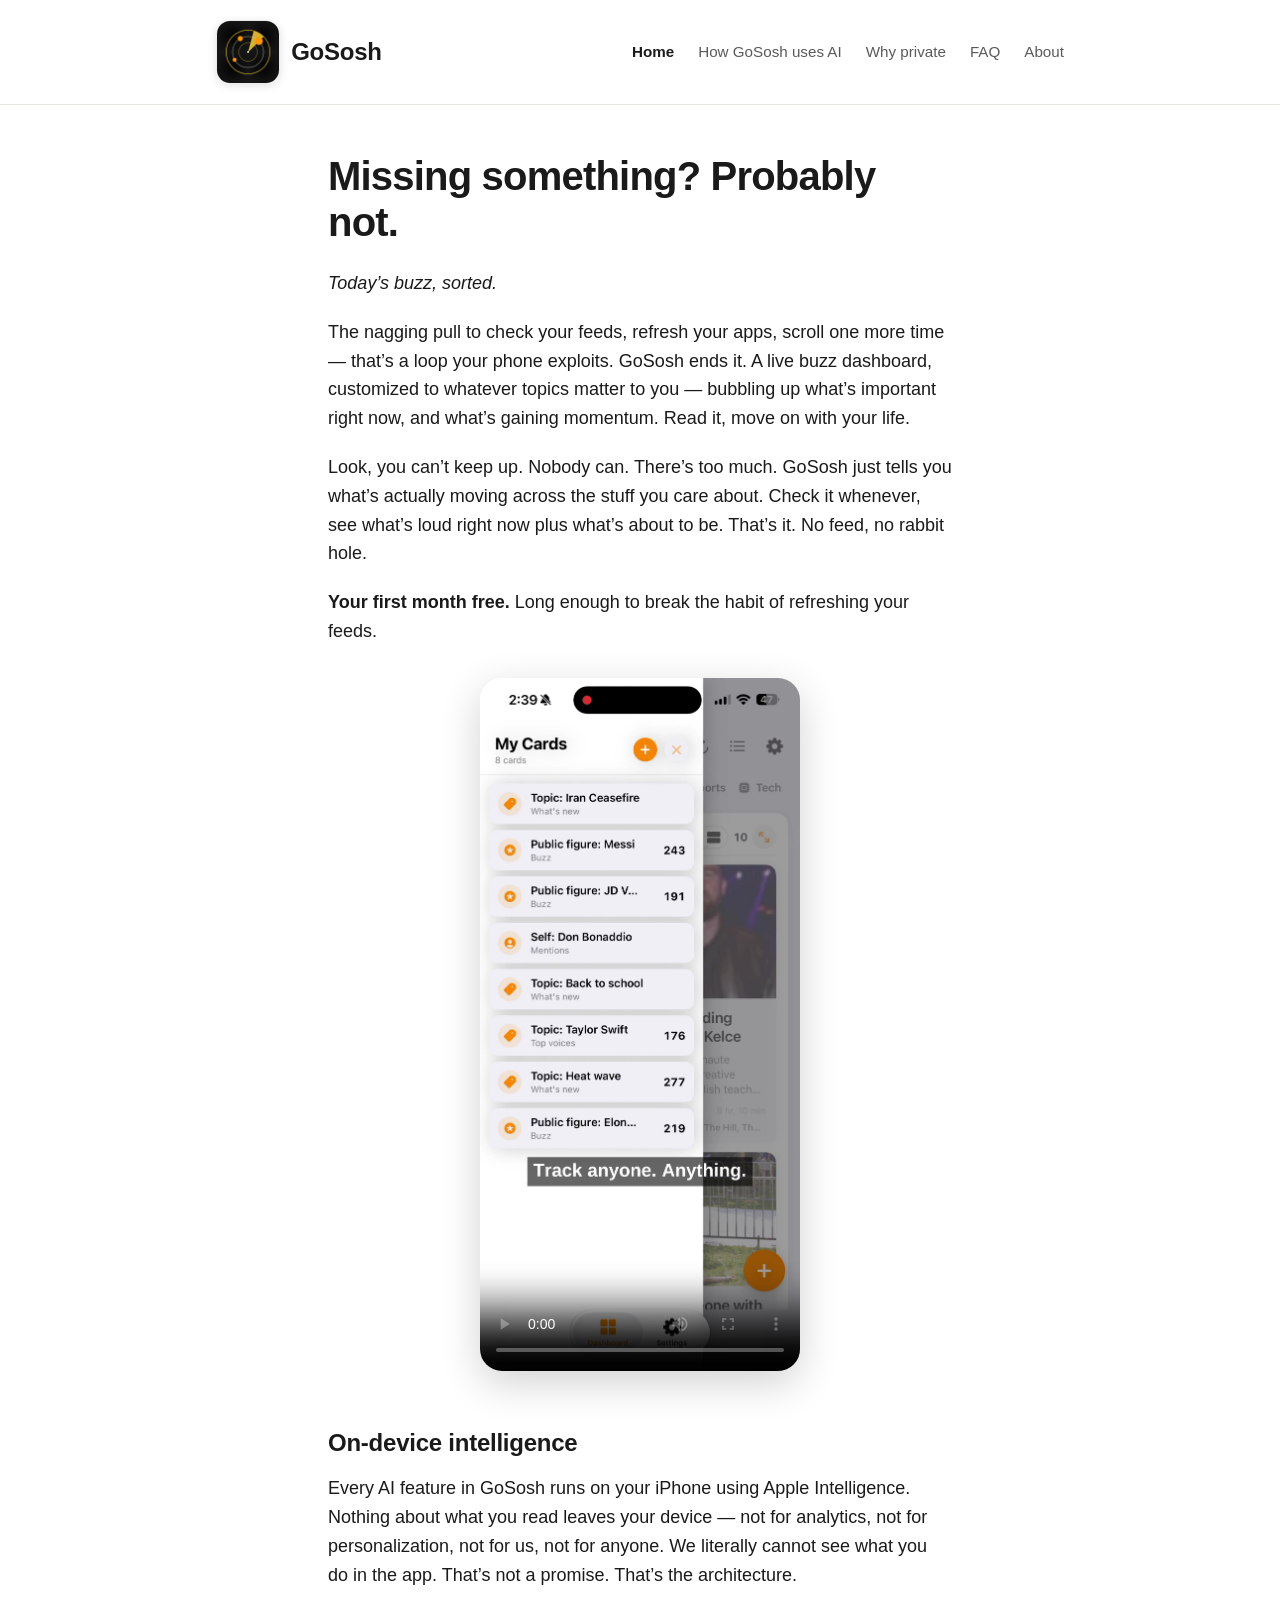
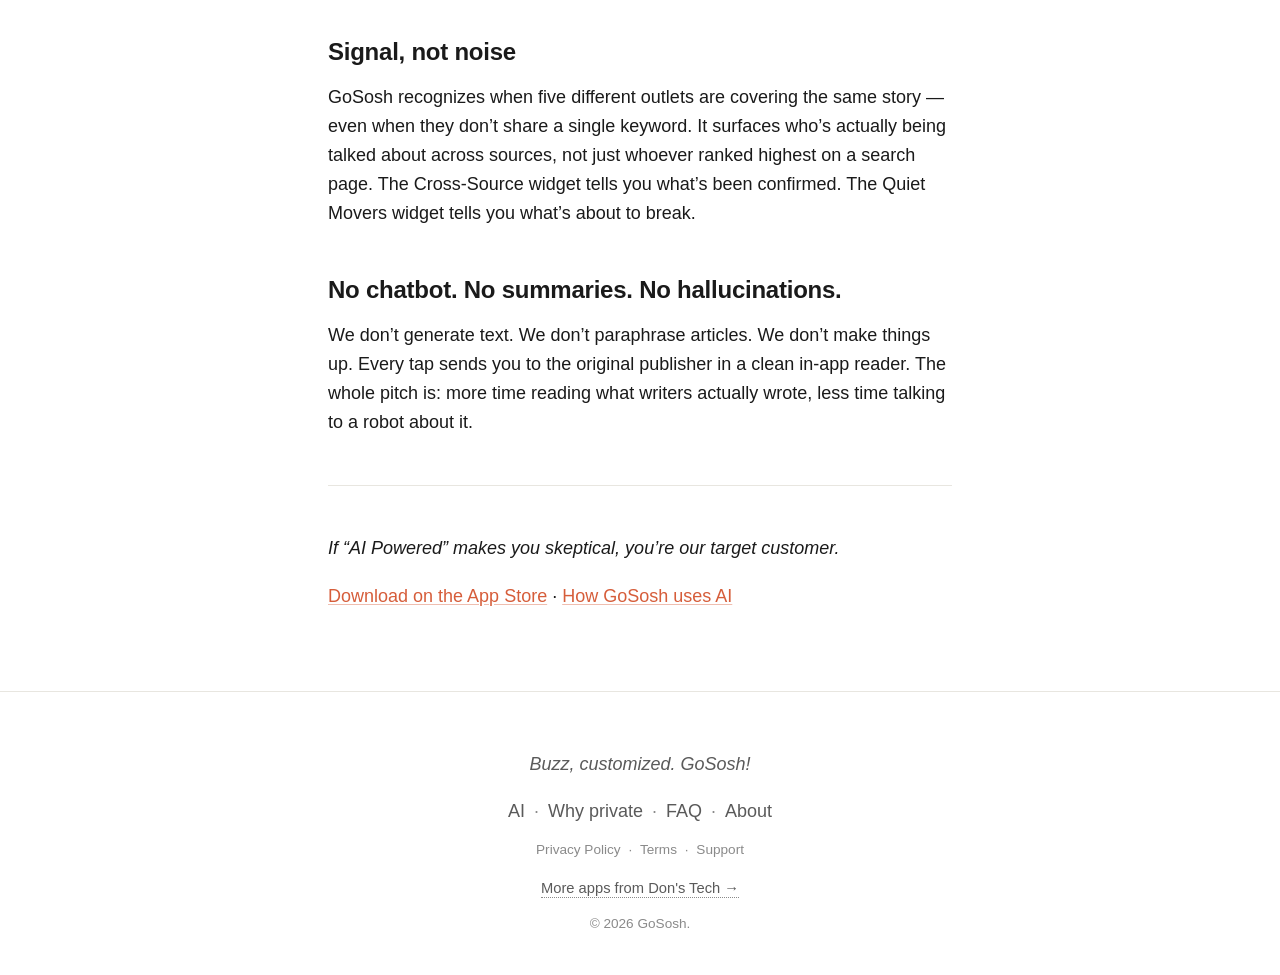
==== commit 2d20b8f3: "Deploy: Plus one-time purchase copy" ====
--- a/index.html
+++ b/index.html
@@ -16,7 +16,6 @@
     </a>
     <nav class="primary-nav">
       <a href="index.html" aria-current="page">Home</a>
-      <a href="how.html">How it works</a>
       <a href="ai.html">How GoSosh uses AI</a>
       <a href="why-private.html">Why private</a>
       <a href="faq.html">FAQ</a>
@@ -30,14 +29,11 @@
 <p><em>Today&rsquo;s buzz, sorted.</em></p>
 <p>The nagging pull to check your feeds, refresh your apps, scroll one more time — that&rsquo;s a loop your phone exploits. GoSosh ends it. A live buzz dashboard, customized to whatever topics matter to you — bubbling up what&rsquo;s important right now, and what&rsquo;s gaining momentum. Read it, move on with your life.</p>
 <p>Look, you can&rsquo;t keep up. Nobody can. There&rsquo;s too much. GoSosh just tells you what&rsquo;s actually moving across the stuff you care about. Check it whenever, see what&rsquo;s loud right now plus what&rsquo;s about to be. That&rsquo;s it. No feed, no rabbit hole.</p>
-<p><strong>Free to use, with a 7-day trial of the paid features.</strong> Then they unlock once &mdash; a one-time purchase, never a subscription.</p>
-<p class="cta-download-wrap">
-  <a class="cta-download" href="https://apps.apple.com/us/app/gososh/id6781229517">Download on the App Store</a>
-</p>
+<p><strong>Your first month free.</strong> Long enough to break the habit of refreshing your feeds.</p>
 <div class="demo-wrap" markdown="0" style="text-align:center; margin:2rem 0;">
-  <video controls playsinline preload="metadata" poster="gososh-signature-poster.jpg" style="max-width:320px; width:100%; border-radius:22px; box-shadow:0 12px 40px rgba(0,0,0,0.18);">
-    <source src="gososh-signature.mp4" type="video/mp4">
-    <a href="gososh-signature.mp4">Watch the GoSosh demo (video)</a>.
+  <video controls playsinline preload="metadata" poster="cover.jpg" style="max-width:320px; width:100%; border-radius:22px; box-shadow:0 12px 40px rgba(0,0,0,0.18);">
+    <source src="demo.mp4" type="video/mp4">
+    <a href="demo.mp4">Watch the GoSosh demo (video)</a>.
   </video>
 </div>
 
@@ -49,7 +45,7 @@
 <p>We don&rsquo;t generate text. We don&rsquo;t paraphrase articles. We don&rsquo;t make things up. Every tap sends you to the original publisher in a clean in-app reader. The whole pitch is: more time reading what writers actually wrote, less time talking to a robot about it.</p>
 <hr>
 <p><em>If &ldquo;AI Powered&rdquo; makes you skeptical, you&rsquo;re our target customer.</em></p>
-<p><a href="https://apps.apple.com/us/app/gososh/id6781229517">Download on the App Store</a> · <a href="how.html">How it works</a> · <a href="ai.html">How GoSosh uses AI</a></p>
+<p><a href="https://apps.apple.com/us/app/gososh/id6781229517">Download on the App Store</a> · <a href="ai.html">How GoSosh uses AI</a></p>
 </main>
 
 <footer class="site-footer">
--- a/style.css
+++ b/style.css
@@ -353,72 +353,3 @@
     width: auto;
     display: block;
 }
-
-/* Prominent download CTA — a coral pill, hard to miss, no image needed. */
-.cta-download {
-    display: inline-block;
-    margin: 0;
-    padding: 0.85rem 2rem;
-    background: var(--accent);
-    color: #fff;
-    font-weight: 700;
-    font-size: 1.08rem;
-    text-decoration: none;
-    border-radius: 999px;
-    box-shadow: 0 4px 18px rgba(214, 90, 58, 0.35);
-    transition: background 0.15s ease, transform 0.08s ease;
-}
-
-.cta-download:hover {
-    background: var(--accent-dark);
-    color: #fff;
-    transform: translateY(-1px);
-}
-
-.cta-download-wrap {
-    text-align: center;
-    margin: 1.75rem 0;
-}
-
-/* ---- Demo video (How it works hub) ---- */
-
-/* Portrait screen recording shown at phone width, centred. Rounded and
- * lightly framed so it reads as "the app on a phone" against the dark page.
- * Tap to play (no autoplay). */
-.demo {
-    margin: 1.75rem auto 2.25rem;
-    max-width: 300px;
-    text-align: center;
-}
-
-.demo video {
-    width: 100%;
-    height: auto;
-    display: block;
-    border-radius: 22px;
-    border: 1px solid var(--border);
-    box-shadow: 0 10px 34px rgba(0, 0, 0, 0.5);
-    background: #000;
-}
-
-.demo figcaption {
-    margin-top: 0.8rem;
-    font-size: 0.9rem;
-    color: var(--fg-muted);
-    line-height: 1.45;
-}
-
-/* Small coral pill marking a Plus-only feature in a heading. */
-.plus-tag {
-    display: inline-block;
-    vertical-align: middle;
-    margin-left: 0.5rem;
-    padding: 0.1em 0.55em;
-    font-size: 0.72rem;
-    font-weight: 700;
-    letter-spacing: 0.03em;
-    text-transform: uppercase;
-    color: #fff;
-    background: var(--accent);
-    border-radius: 999px;
-}
